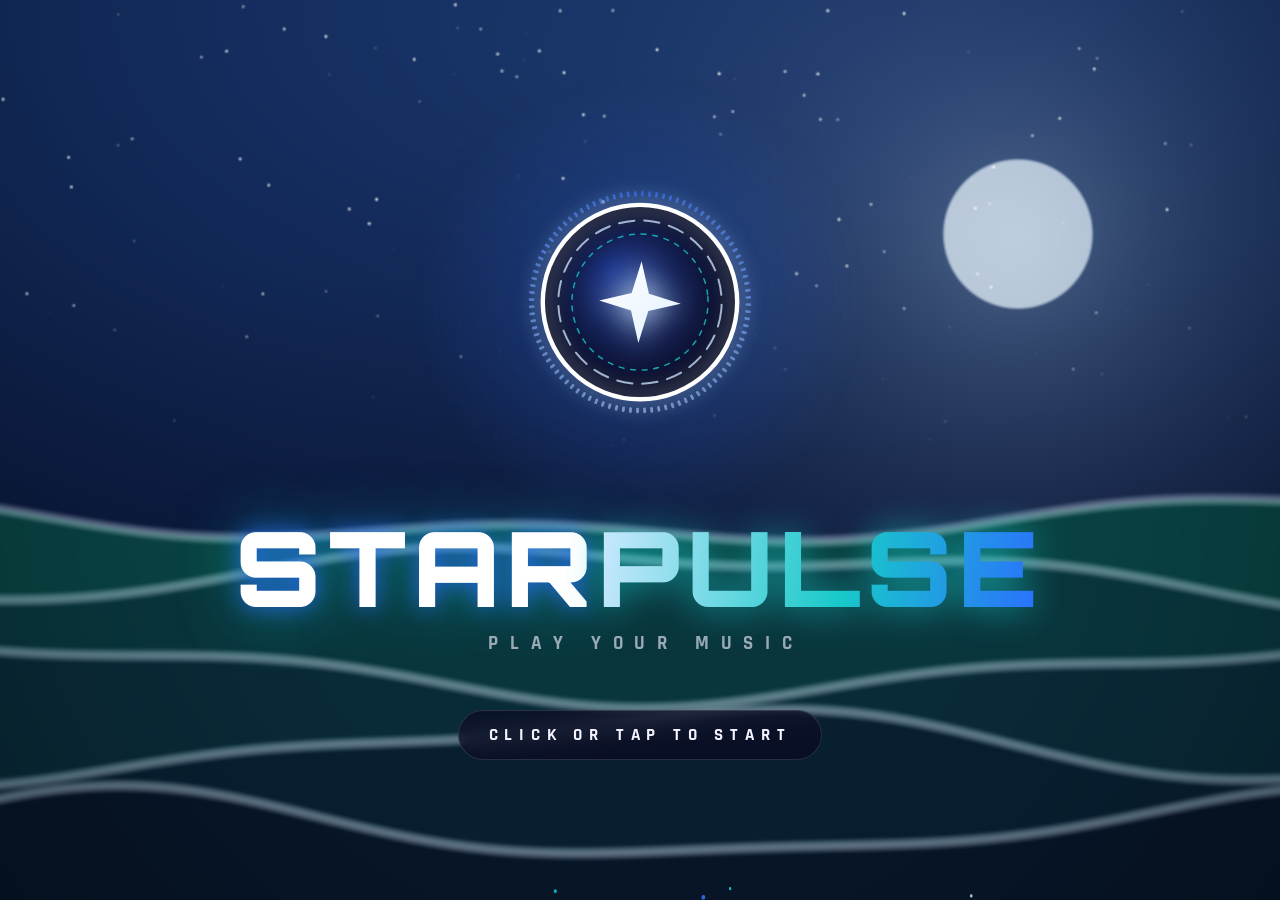
==== crazygames-upload/game/index.html @ 65df1760 "Add CrazyGames upload folder and save progress with the SDK data module - Progress (level, XP, score" ====
<!DOCTYPE html>
<html lang="en">
<head>
<meta charset="utf-8">
<meta name="viewport" content="width=device-width, initial-scale=1, maximum-scale=1, user-scalable=no, viewport-fit=cover">
<title>STARPULSE — Play Your Music</title>
<meta name="description" content="STARPULSE is a neon rhythm game. Tap, slide and spin to the beat of an original soundtrack — or drop in your own songs and get an instant beatmap.">
<script src="https://sdk.crazygames.com/crazygames-sdk-v3.js"></script>
<link rel="stylesheet" href="css/style.css">
</head>
<body data-state="boot">
<svg width="0" height="0" style="position:absolute" aria-hidden="true">
  <defs>
    <symbol id="i-gear" viewBox="0 0 24 24"><path fill="currentColor" d="M19.4 13a7.5 7.5 0 0 0 0-2l2-1.6a.5.5 0 0 0 .1-.6l-1.9-3.3a.5.5 0 0 0-.6-.2l-2.4 1a7.3 7.3 0 0 0-1.7-1l-.4-2.5a.5.5 0 0 0-.5-.4h-3.8a.5.5 0 0 0-.5.4l-.4 2.5a7.3 7.3 0 0 0-1.700 1l-2.400-1a.5.5 0 0 0-.6.2L2.500 8.800a.5.5 0 0 0 .1.6l2 1.600a7.500 7.500 0 0 0 0 2l-2 1.600a.5.5 0 0 0-.1.6l1.900 3.300c.1.2.4.3.6.2l2.400-1c.500.4 1.100.7 1.700 1l.4 2.500c0 .2.2.4.5.4h3.800c.3 0 .5-.2.5-.4l.4-2.500a7.300 7.300 0 0 0 1.700-1l2.400 1c.2.1.5 0 .6-.2l1.900-3.300a.5.5 0 0 0-.1-.6zM12 15.500a3.500 3.500 0 1 1 0-7 3.500 3.500 0 0 1 0 7z"/></symbol>
    <symbol id="i-trophy" viewBox="0 0 24 24"><path fill="currentColor" d="M18 3V2H6v1H2v4a4 4 0 0 0 4 4h.3A6 6 0 0 0 11 14.900V18H8v3h8v-3h-3v-3.100A6 6 0 0 0 17.700 11H18a4 4 0 0 0 4-4V3zM4 7V5h2v4a2 2 0 0 1-2-2zm16 0a2 2 0 0 1-2 2V5h2z"/></symbol>
    <symbol id="i-back" viewBox="0 0 24 24"><path fill="none" stroke="currentColor" stroke-width="2.6" stroke-linecap="round" stroke-linejoin="round" d="M15 5l-7 7 7 7"/></symbol>
    <symbol id="i-play" viewBox="0 0 24 24"><path fill="currentColor" d="M7 4.500v15a1 1 0 0 0 1.500.9l12.500-7.500a1 1 0 0 0 0-1.800L8.500 3.600A1 1 0 0 0 7 4.500z"/></symbol>
    <symbol id="i-pause" viewBox="0 0 24 24"><path fill="currentColor" d="M6 4h4v16H6zM14 4h4v16h-4z"/></symbol>
    <symbol id="i-plus" viewBox="0 0 24 24"><path fill="none" stroke="currentColor" stroke-width="2.6" stroke-linecap="round" d="M12 5v14M5 12h14"/></symbol>
    <symbol id="i-lock" viewBox="0 0 24 24"><path fill="currentColor" d="M17 9V7A5 5 0 0 0 7 7v2H5v12h14V9zm-8-2a3 3 0 0 1 6 0v2H9z"/></symbol>
    <symbol id="i-x" viewBox="0 0 24 24"><path fill="none" stroke="currentColor" stroke-width="2.6" stroke-linecap="round" d="M6 6l12 12M18 6L6 18"/></symbol>
    <symbol id="i-palette" viewBox="0 0 24 24"><path fill="currentColor" d="M12 3a9 9 0 1 0 0 18c1.100 0 2-.9 2-2 0-.5-.2-1-.5-1.300-.3-.4-.5-.8-.5-1.300 0-1.100.9-2 2-2h2.300A4.700 4.700 0 0 0 22 9.700C22 6 17.500 3 12 3zM6.500 12a1.500 1.500 0 1 1 0-3 1.500 1.500 0 0 1 0 3zm3-4a1.500 1.500 0 1 1 0-3 1.500 1.500 0 0 1 0 3zm5 0a1.500 1.500 0 1 1 0-3 1.500 1.500 0 0 1 0 3zm3 4a1.500 1.500 0 1 1 0-3 1.500 1.500 0 0 1 0 3z"/></symbol>
  </defs>
</svg>

<canvas id="bg"></canvas>
<canvas id="game"></canvas>

<div id="ui">
  <!-- BOOT -->
  <section id="scr-boot" class="screen active">
    <div class="boot-wrap">
      <h1 class="logo">STAR<span>PULSE</span></h1>
      <div class="boot-bar"><i id="boot-fill"></i></div>
      <div class="boot-text" id="boot-text">WARMING UP THE SYNTHS</div>
    </div>
  </section>

  <!-- TITLE -->
  <section id="scr-title" class="screen">
    <div class="title-wrap">
      <div class="emblem-slot" id="title-emblem"></div>
      <h1 class="logo big">STAR<span>PULSE</span></h1>
      <p class="tagline">PLAY YOUR MUSIC</p>
      <div class="press" id="press-start">CLICK OR TAP TO START</div>
    </div>
  </section>

  <!-- MAIN MENU -->
  <section id="scr-menu" class="screen">
    <header class="topbar">
      <div class="player">
        <div class="lvl"><span id="pl-level">1</span></div>
        <div class="pl-info">
          <div class="pl-name" id="pl-name">PLAYER</div>
          <div class="xpbar"><i id="pl-xp"></i></div>
          <div class="pl-sub" id="pl-sub">0 / 400 XP</div>
        </div>
      </div>
      <div class="top-actions">
        <button class="icon-btn" data-act="achv" title="Achievements"><svg><use href="#i-trophy"/></svg></button>
        <button class="icon-btn" data-act="settings" title="Settings"><svg><use href="#i-gear"/></svg></button>
      </div>
    </header>
    <div class="menu-main">
      <div class="emblem-slot" id="menu-emblem"></div>
      <div class="menu-col">
        <h1 class="logo">STAR<span>PULSE</span></h1>
        <nav class="menu-nav">
          <button class="mbtn primary" data-act="play"><b>PLAY</b><small>Original soundtrack · 4 difficulties each</small></button>
          <button class="mbtn" data-act="import"><b>YOUR MUSIC</b><small>Drop in any song — instant beatmap</small></button>
          <button class="mbtn" data-act="custom"><b>CUSTOMIZE</b><small>Note skins, palettes &amp; cursor trails</small></button>
          <button class="mbtn" data-act="help"><b>HOW TO PLAY</b><small>Tap · Slide · Spin</small></button>
        </nav>
      </div>
    </div>
    <footer class="nowplaying"><span class="eq"><i></i><i></i><i></i><i></i></span><span id="np-text">Synthesising soundtrack…</span></footer>
  </section>

  <!-- SONG SELECT -->
  <section id="scr-select" class="screen">
    <header class="topbar">
      <button class="back-btn" data-act="back"><svg><use href="#i-back"/></svg><span>BACK</span></button>
      <h2 class="scr-title">SELECT TRACK</h2>
      <div class="top-actions">
        <button class="icon-btn" data-act="custom" title="Customize"><svg><use href="#i-palette"/></svg></button>
        <button class="icon-btn" data-act="settings" title="Settings"><svg><use href="#i-gear"/></svg></button>
      </div>
    </header>
    <div class="select-body">
      <aside class="panel info">
        <div class="tag" id="si-genre">GENRE</div>
        <h2 id="si-title">Title</h2>
        <div class="artist" id="si-artist">Artist</div>
        <div class="stats">
          <div><b id="si-bpm">0</b><small>BPM</small></div>
          <div><b id="si-len">0:00</b><small>LENGTH</small></div>
          <div><b id="si-notes">0</b><small>NOTES</small></div>
          <div><b id="si-stars">0.0</b><small>LEVEL ★</small></div>
        </div>
        <div class="diff-tabs" id="diff-tabs"></div>
        <div class="best" id="si-best"></div>
        <div class="info-actions">
          <button class="btn ghost" data-act="mods">MODS<span id="mods-badge"></span></button>
          <button class="btn play" data-act="start"><svg><use href="#i-play"/></svg><span>PLAY</span></button>
        </div>
      </aside>
      <div class="song-list" id="song-list"></div>
    </div>
  </section>

  <!-- RESULTS -->
  <section id="scr-results" class="screen">
    <div class="res-wrap panel">
      <div class="res-left">
        <div class="rank-badge" id="res-rank">S</div>
        <div class="res-status" id="res-status">TRACK CLEAR</div>
        <div class="res-flags" id="res-flags"></div>
      </div>
      <div class="res-right">
        <div class="res-song"><h2 id="res-title">Title</h2><div id="res-sub">Artist</div></div>
        <div class="res-score" id="res-score">0</div>
        <div class="res-grid">
          <div><b id="res-acc">0%</b><small>ACCURACY</small></div>
          <div><b id="res-combo">0x</b><small>MAX COMBO</small></div>
          <div class="j p"><b id="res-p">0</b><small>PERFECT</small></div>
          <div class="j g"><b id="res-g">0</b><small>GREAT</small></div>
          <div class="j o"><b id="res-o">0</b><small>OK</small></div>
          <div class="j m"><b id="res-m">0</b><small>MISS</small></div>
        </div>
        <canvas id="res-graph"></canvas>
        <div class="res-timing" id="res-timing"></div>
        <div class="res-xp"><span id="res-xp-text">+0 XP</span><div class="xpbar"><i id="res-xp-bar"></i></div><span id="res-lvl">LV 1</span></div>
        <div class="res-actions">
          <button class="btn ghost" data-act="res-retry">RETRY</button>
          <button class="btn play" data-act="res-continue"><span>CONTINUE</span></button>
        </div>
      </div>
    </div>
  </section>

  <!-- IN-GAME BUTTONS -->
  <button id="btn-pause" class="hud-btn" title="Pause"><svg><use href="#i-pause"/></svg></button>
  <button id="btn-skip" class="skip-btn">SKIP INTRO <kbd>SPACE</kbd></button>

  <!-- OVERLAYS -->
  <div class="overlay" id="ov-pause"><div class="panel modal narrow">
    <h2>PAUSED</h2>
    <button class="btn play wide" data-act="resume"><span>RESUME</span></button>
    <button class="btn ghost wide" data-act="retry">RETRY</button>
    <button class="btn ghost wide" data-act="settings">SETTINGS</button>
    <button class="btn ghost wide" data-act="quit">QUIT TO TRACKS</button>
  </div></div>

  <div class="overlay" id="ov-fail"><div class="panel modal narrow">
    <h2 class="danger">ENERGY DEPLETED</h2>
    <p class="muted" id="fail-sub">You made it 0% of the way.</p>
    <button class="btn gold wide" data-act="revive" id="btn-revive"><span>▶ REVIVE — WATCH AD</span></button>
    <button class="btn play wide" data-act="fail-retry"><span>RETRY</span></button>
    <button class="btn ghost wide" data-act="fail-quit">QUIT TO TRACKS</button>
  </div></div>

  <div class="overlay" id="ov-loading"><div class="panel modal narrow center">
    <div class="spinner"></div>
    <h3 id="load-title">SYNTHESISING TRACK</h3>
    <div class="boot-bar"><i id="load-fill"></i></div>
    <p class="muted" id="load-sub">Rendering audio on your device…</p>
  </div></div>

  <div class="overlay" id="ov-mods"><div class="panel modal">
    <header><h2>MODS</h2><div class="mult" id="mods-mult">SCORE ×1.00</div><button class="icon-btn" data-act="close"><svg><use href="#i-x"/></svg></button></header>
    <div class="mods-grid" id="mods-grid"></div>
    <footer><button class="btn ghost" data-act="mods-clear">CLEAR ALL</button><button class="btn play" data-act="close"><span>DONE</span></button></footer>
  </div></div>

  <div class="overlay" id="ov-settings"><div class="panel modal">
    <header><h2>SETTINGS</h2><button class="icon-btn" data-act="close"><svg><use href="#i-x"/></svg></button></header>
    <div class="settings" id="settings-body"></div>
  </div></div>

  <div class="overlay" id="ov-custom"><div class="panel modal wide-modal">
    <header><h2>CUSTOMIZE</h2><button class="icon-btn" data-act="close"><svg><use href="#i-x"/></svg></button></header>
    <div class="custom" id="custom-body"></div>
  </div></div>

  <div class="overlay" id="ov-achv"><div class="panel modal">
    <header><h2>ACHIEVEMENTS</h2><div class="mult" id="achv-count">0 / 0</div><button class="icon-btn" data-act="close"><svg><use href="#i-x"/></svg></button></header>
    <div class="achv" id="achv-body"></div>
  </div></div>

  <div class="overlay" id="ov-help"><div class="panel modal wide-modal">
    <header><h2>HOW TO PLAY</h2><button class="icon-btn" data-act="close"><svg><use href="#i-x"/></svg></button></header>
    <div class="help">
      <div class="help-card"><div class="demo tap"><i class="ring"></i><i class="orb">1</i></div><h3>TAP</h3><p>Hit the orb the moment the ring closes onto it. Closer timing means a better judgement.</p></div>
      <div class="help-card"><div class="demo slide"><i class="track"></i><i class="ball"></i></div><h3>SLIDE</h3><p>Press the head, then hold and follow the ball along the trail. Arrows mean it bounces back.</p></div>
      <div class="help-card"><div class="demo spin"><i class="arc"></i><i class="arc b"></i></div><h3>SPIN</h3><p>Hold and circle around the reactor as fast as you can until it reads CLEAR.</p></div>
    </div>
    <div class="help-keys">
      <div><kbd>MOUSE</kbd> aim · <kbd id="hk1">Z</kbd> <kbd id="hk2">X</kbd> or click to hit</div>
      <div><kbd>TOUCH</kbd> tap and drag directly on the notes</div>
      <div><kbd>ESC</kbd> pause · <kbd>SPACE</kbd> skip intro</div>
    </div>
    <p class="muted center">Keep your energy bar alive, build combos, and ride the FEVER sections. Bring your own songs under <b>YOUR MUSIC</b> — they are analysed on your device and never uploaded.</p>
    <footer><button class="btn play" data-act="close"><span>GOT IT</span></button></footer>
  </div></div>

  <div class="overlay" id="ov-import"><div class="panel modal narrow center">
    <h2>YOUR MUSIC</h2>
    <p class="muted">Choose audio files from your device (MP3, OGG, WAV, FLAC, M4A). STARPULSE listens to the track, finds its tempo and beats, and builds four difficulties in seconds.</p>
    <button class="btn play wide" data-act="pick-file"><svg><use href="#i-plus"/></svg><span>CHOOSE FILES</span></button>
    <p class="fine">…or drag &amp; drop files anywhere on the game.<br>Your music stays on this device: it is never uploaded or shared.</p>
    <button class="btn ghost wide" data-act="close">CANCEL</button>
  </div></div>

  <div id="drop-hint"><div>DROP YOUR MUSIC TO PLAY IT</div></div>
  <div id="toasts"></div>
</div>

<input type="file" id="file" accept="audio/*,.mp3,.ogg,.oga,.wav,.flac,.m4a,.aac,.opus,.webm" multiple hidden>
<script type="module" src="js/main.js"></script>
</body>
</html>
---- crazygames-upload/game/css/style.css ----
@font-face { font-family: "Orbitron"; src: url("../fonts/orbitron-latin-700-normal.woff2") format("woff2"); font-weight: 700; font-display: swap; }
@font-face { font-family: "Orbitron"; src: url("../fonts/orbitron-latin-900-normal.woff2") format("woff2"); font-weight: 900; font-display: swap; }
@font-face { font-family: "Rajdhani"; src: url("../fonts/rajdhani-latin-500-normal.woff2") format("woff2"); font-weight: 500; font-display: swap; }
@font-face { font-family: "Rajdhani"; src: url("../fonts/rajdhani-latin-600-normal.woff2") format("woff2"); font-weight: 600; font-display: swap; }
@font-face { font-family: "Rajdhani"; src: url("../fonts/rajdhani-latin-700-normal.woff2") format("woff2"); font-weight: 700; font-display: swap; }

:root {
  --c1: #b517ff; --c2: #ff3fa4; --c3: #ffd166;
  --ink: #f4f2ff; --mute: rgba(244, 242, 255, 0.62); --line: rgba(255, 255, 255, 0.13);
  --glass: rgba(12, 9, 32, 0.66); --glass2: rgba(255, 255, 255, 0.06);
  --gold: #ffd666; --fd: "Orbitron", "Rajdhani", system-ui, sans-serif; --fu: "Rajdhani", system-ui, "Segoe UI", Roboto, sans-serif;
  --safe-t: env(safe-area-inset-top, 0px); --safe-b: env(safe-area-inset-bottom, 0px);
}
* { box-sizing: border-box; margin: 0; padding: 0; -webkit-tap-highlight-color: transparent; }
html, body { width: 100%; height: 100%; overflow: hidden; background: #05030f; color: var(--ink); font-family: var(--fu); font-weight: 600; font-size: 16px; line-height: 1.25; user-select: none; -webkit-user-select: none; touch-action: none; overscroll-behavior: none; }
button { font: inherit; color: inherit; background: none; border: 0; cursor: pointer; }
svg { width: 1.2em; height: 1.2em; display: block; }
kbd { font: 700 0.8em var(--fu); padding: 2px 7px; border: 1px solid var(--line); border-radius: 6px; background: var(--glass2); letter-spacing: 0.06em; }

#bg, #game { position: fixed; inset: 0; width: 100%; height: 100%; display: block; }
#bg.nogl { background: radial-gradient(120% 90% at 50% 110%, color-mix(in srgb, var(--c1) 55%, #05030f), #05030f 70%), #05030f; }
#game { z-index: 1; }
body[data-state="play"] #game { cursor: none; }
#ui { position: fixed; inset: 0; z-index: 2; pointer-events: none; }
#ui > * { pointer-events: auto; }

/* ------------------------------------------------------------ screens */
.screen { position: absolute; inset: 0; display: flex; flex-direction: column; opacity: 0; visibility: hidden; transform: scale(1.02); transition: opacity 0.35s ease, transform 0.45s cubic-bezier(0.2, 0.8, 0.2, 1), visibility 0s linear 0.35s; pointer-events: none !important; }
.screen.active { opacity: 1; visibility: visible; transform: none; transition-delay: 0s; pointer-events: auto !important; }
body[data-state="play"] .screen { display: none; }

.logo { font: 900 clamp(34px, 6.2vw, 68px)/0.95 var(--fd); letter-spacing: 0.06em; color: #fff; text-shadow: 0 0 22px color-mix(in srgb, var(--c1) 80%, transparent), 0 0 60px color-mix(in srgb, var(--c2) 60%, transparent); }
.logo span { background: linear-gradient(100deg, var(--c3), var(--c2) 55%, var(--c1)); -webkit-background-clip: text; background-clip: text; color: transparent; text-shadow: none; filter: drop-shadow(0 0 18px color-mix(in srgb, var(--c2) 70%, transparent)); }
.logo.big { font-size: clamp(44px, 9vw, 104px); }
.tagline { font: 700 clamp(13px, 1.8vw, 19px) var(--fu); letter-spacing: 0.62em; margin: 14px 0 0 0.62em; color: var(--mute); }

.boot-wrap, .title-wrap { margin: auto; text-align: center; display: flex; flex-direction: column; align-items: center; }
.boot-bar { width: min(340px, 70vw); height: 5px; border-radius: 3px; background: rgba(255, 255, 255, 0.12); overflow: hidden; margin-top: 30px; }
.boot-bar i { display: block; height: 100%; width: 0%; background: linear-gradient(90deg, var(--c1), var(--c3)); box-shadow: 0 0 14px var(--c3); transition: width 0.25s ease; }
.boot-text { margin-top: 14px; font-size: 13px; letter-spacing: 0.34em; color: var(--mute); }
.emblem-slot { width: clamp(150px, 30vh, 280px); aspect-ratio: 1; flex: none; }
#title-emblem { margin-bottom: clamp(52px, 9vh, 96px); margin-top: 3vh; }
.press { margin-top: clamp(30px, 6vh, 64px); font: 700 clamp(13px, 1.6vw, 17px) var(--fu); letter-spacing: 0.4em; padding: 13px 30px; border: 1px solid var(--line); border-radius: 999px; background: var(--glass); backdrop-filter: blur(10px); animation: breathe 1.8s ease-in-out infinite; }
#scr-title { cursor: pointer; }
@keyframes breathe { 0%, 100% { opacity: 0.55; transform: scale(1); } 50% { opacity: 1; transform: scale(1.035); box-shadow: 0 0 34px color-mix(in srgb, var(--c3) 45%, transparent); } }

/* ------------------------------------------------------------ top bar */
.topbar { display: flex; align-items: center; gap: 16px; padding: calc(14px + var(--safe-t)) 22px 8px; flex: none; }
.top-actions { margin-left: auto; display: flex; gap: 10px; }
.icon-btn { width: 44px; height: 44px; display: grid; place-items: center; border-radius: 13px; background: var(--glass); border: 1px solid var(--line); backdrop-filter: blur(10px); transition: transform 0.15s, background 0.15s, box-shadow 0.15s; }
.icon-btn:hover { transform: translateY(-2px); background: rgba(255, 255, 255, 0.14); box-shadow: 0 6px 22px color-mix(in srgb, var(--c1) 45%, transparent); }
.icon-btn svg { width: 22px; height: 22px; }
.back-btn { display: flex; align-items: center; gap: 6px; height: 44px; padding: 0 18px 0 10px; border-radius: 13px; background: var(--glass); border: 1px solid var(--line); backdrop-filter: blur(10px); font-weight: 700; letter-spacing: 0.14em; transition: transform 0.15s, background 0.15s; }
.back-btn:hover { transform: translateX(-3px); background: rgba(255, 255, 255, 0.14); }
.scr-title { font: 700 clamp(15px, 2vw, 21px) var(--fd); letter-spacing: 0.26em; }

.player { display: flex; align-items: center; gap: 12px; padding: 8px 18px 8px 8px; border-radius: 999px; background: var(--glass); border: 1px solid var(--line); backdrop-filter: blur(10px); }
.lvl { width: 46px; height: 46px; border-radius: 50%; display: grid; place-items: center; font: 700 17px var(--fd); background: conic-gradient(from 210deg, var(--c1), var(--c2), var(--c3), var(--c1)); position: relative; }
.lvl::before { content: ""; position: absolute; inset: 3px; border-radius: 50%; background: #0c0920; }
.lvl span { position: relative; }
.pl-name { font-weight: 700; letter-spacing: 0.12em; font-size: 15px; max-width: 40vw; overflow: hidden; text-overflow: ellipsis; white-space: nowrap; }
.xpbar { width: 150px; max-width: 34vw; height: 5px; border-radius: 3px; background: rgba(255, 255, 255, 0.14); overflow: hidden; margin: 4px 0 3px; }
.xpbar i { display: block; height: 100%; width: 0%; background: linear-gradient(90deg, var(--c2), var(--c3)); transition: width 0.9s cubic-bezier(0.2, 0.8, 0.2, 1); }
.pl-sub { font-size: 11.5px; color: var(--mute); letter-spacing: 0.1em; }

/* ------------------------------------------------------------ main menu */
.menu-main { flex: 1; display: flex; align-items: center; justify-content: center; gap: clamp(28px, 7vw, 110px); padding: 0 5vw; min-height: 0; }
.menu-main .emblem-slot { width: clamp(150px, 40vh, 360px); }
.menu-col { display: flex; flex-direction: column; gap: clamp(14px, 3vh, 30px); min-width: 0; }
.menu-nav { display: flex; flex-direction: column; gap: 11px; }
.mbtn { position: relative; width: min(430px, 84vw); text-align: left; padding: 13px 26px 12px; border-radius: 15px; background: linear-gradient(100deg, rgba(255, 255, 255, 0.1), rgba(255, 255, 255, 0.03)); border: 1px solid var(--line); backdrop-filter: blur(12px); overflow: hidden; transition: transform 0.2s cubic-bezier(0.2, 0.8, 0.2, 1), border-color 0.2s, box-shadow 0.2s; }
.mbtn::before { content: ""; position: absolute; left: 0; top: 0; bottom: 0; width: 5px; background: linear-gradient(var(--c3), var(--c1)); transition: width 0.25s; opacity: 0.9; }
.mbtn::after { content: ""; position: absolute; inset: 0; background: linear-gradient(100deg, color-mix(in srgb, var(--c1) 60%, transparent), color-mix(in srgb, var(--c2) 30%, transparent) 60%, transparent); opacity: 0; transition: opacity 0.25s; }
.mbtn b, .mbtn small { position: relative; z-index: 1; display: block; }
.mbtn b { font: 700 clamp(17px, 2.3vw, 23px) var(--fd); letter-spacing: 0.16em; }
.mbtn small { font-size: 13.5px; color: var(--mute); letter-spacing: 0.05em; margin-top: 3px; font-weight: 500; }
.mbtn:hover, .mbtn:focus-visible { transform: translateX(12px) scale(1.02); border-color: rgba(255, 255, 255, 0.4); box-shadow: 0 10px 40px color-mix(in srgb, var(--c1) 45%, transparent); outline: none; }
.mbtn:hover::after, .mbtn:focus-visible::after { opacity: 0.7; }
.mbtn:hover small { color: #fff; }
.mbtn.primary { padding-top: 18px; padding-bottom: 17px; border-color: rgba(255, 255, 255, 0.3); }
.mbtn.primary::after { opacity: 0.42; }
.mbtn.primary b { font-size: clamp(22px, 3.2vw, 32px); }
.nowplaying { flex: none; display: flex; align-items: center; gap: 12px; padding: 10px 24px calc(16px + var(--safe-b)); font-size: 14px; letter-spacing: 0.1em; color: var(--mute); }
.eq { display: inline-flex; gap: 3px; align-items: flex-end; height: 16px; }
.eq i { width: 3px; background: var(--c3); border-radius: 2px; animation: eq 0.9s ease-in-out infinite; }
.eq i:nth-child(2) { animation-delay: -0.3s; } .eq i:nth-child(3) { animation-delay: -0.55s; } .eq i:nth-child(4) { animation-delay: -0.15s; }
@keyframes eq { 0%, 100% { height: 4px; } 50% { height: 16px; } }

/* ------------------------------------------------------------ panels & buttons */
.panel { background: var(--glass); border: 1px solid var(--line); border-radius: 22px; backdrop-filter: blur(18px) saturate(1.3); -webkit-backdrop-filter: blur(18px) saturate(1.3); box-shadow: 0 24px 80px rgba(0, 0, 0, 0.5), inset 0 1px 0 rgba(255, 255, 255, 0.08); }
.btn { display: inline-flex; align-items: center; justify-content: center; gap: 10px; height: 50px; padding: 0 26px; border-radius: 14px; font: 700 16px var(--fd); letter-spacing: 0.16em; transition: transform 0.15s, box-shadow 0.2s, background 0.2s, filter 0.2s; white-space: nowrap; }
.btn:active { transform: scale(0.96); }
.btn.ghost { background: rgba(255, 255, 255, 0.08); border: 1px solid var(--line); }
.btn.ghost:hover { background: rgba(255, 255, 255, 0.18); }
.btn.play { background: linear-gradient(100deg, var(--c1), var(--c2)); box-shadow: 0 8px 30px color-mix(in srgb, var(--c1) 55%, transparent), inset 0 1px 0 rgba(255, 255, 255, 0.35); color: #fff; text-shadow: 0 1px 6px rgba(0, 0, 0, 0.35); }
.btn.play:hover { transform: translateY(-2px) scale(1.02); filter: brightness(1.15); box-shadow: 0 12px 44px color-mix(in srgb, var(--c2) 65%, transparent), inset 0 1px 0 rgba(255, 255, 255, 0.4); }
.btn.gold { background: linear-gradient(100deg, #ffb347, #ffd666); color: #2a1600; box-shadow: 0 8px 30px rgba(255, 190, 80, 0.4); }
.btn.gold:hover { filter: brightness(1.1); transform: translateY(-2px); }
.btn.wide { width: 100%; }
.btn[disabled] { opacity: 0.4; pointer-events: none; }
.muted { color: var(--mute); font-weight: 500; }
.fine { font-size: 13px; color: var(--mute); font-weight: 500; line-height: 1.4; }
.center { text-align: center; }
.danger { color: #ff5c7c; text-shadow: 0 0 24px rgba(255, 60, 100, 0.6); }

/* ------------------------------------------------------------ song select */
.select-body { flex: 1; min-height: 0; display: flex; gap: clamp(14px, 2.4vw, 34px); padding: 6px clamp(14px, 3vw, 42px) calc(18px + var(--safe-b)); }
.info { width: min(430px, 40vw); flex: none; padding: clamp(16px, 2.6vh, 28px); display: flex; flex-direction: column; gap: clamp(8px, 1.6vh, 16px); align-self: center; max-height: 100%; overflow: hidden; }
.tag { align-self: flex-start; font-size: 12px; font-weight: 700; letter-spacing: 0.24em; padding: 4px 12px; border-radius: 999px; background: linear-gradient(100deg, var(--c1), var(--c2)); }
.info h2 { font: 900 clamp(22px, 3.2vw, 38px)/1.05 var(--fd); letter-spacing: 0.03em; overflow-wrap: anywhere; text-shadow: 0 0 26px color-mix(in srgb, var(--c1) 70%, transparent); display: -webkit-box; -webkit-line-clamp: 2; -webkit-box-orient: vertical; overflow: hidden; }
.artist { color: var(--mute); letter-spacing: 0.1em; font-size: 15px; white-space: nowrap; overflow: hidden; text-overflow: ellipsis; }
.stats { display: grid; grid-template-columns: repeat(4, 1fr); gap: 8px; }
.stats div, .res-grid div { background: var(--glass2); border: 1px solid var(--line); border-radius: 12px; padding: 8px 4px 6px; text-align: center; }
.stats b { display: block; font: 700 clamp(15px, 1.9vw, 20px) var(--fd); }
small { font-size: 10.5px; letter-spacing: 0.16em; color: var(--mute); font-weight: 700; }
.diff-tabs { display: grid; grid-template-columns: repeat(4, 1fr); gap: 7px; }
.diff { padding: 9px 2px 7px; border-radius: 12px; border: 1px solid var(--line); background: var(--glass2); text-align: center; transition: transform 0.15s, background 0.2s, box-shadow 0.2s; position: relative; overflow: hidden; }
.diff b { display: block; font: 700 12.5px var(--fd); letter-spacing: 0.08em; }
.diff span { font-size: 12px; color: var(--mute); }
.diff::before { content: ""; position: absolute; left: 0; right: 0; bottom: 0; height: 3px; background: var(--dc); }
.diff:hover { transform: translateY(-2px); }
.diff.on { background: color-mix(in srgb, var(--dc) 30%, transparent); border-color: var(--dc); box-shadow: 0 0 24px color-mix(in srgb, var(--dc) 45%, transparent); }
.diff.on span { color: #fff; }
.best { display: flex; align-items: center; gap: 14px; min-height: 58px; padding: 8px 14px; border-radius: 14px; background: var(--glass2); border: 1px solid var(--line); }
.best .rk { font: 900 32px var(--fd); width: 54px; text-align: center; }
.best .bs { font: 700 20px var(--fd); }
.best .bd { font-size: 13px; color: var(--mute); letter-spacing: 0.06em; }
.info-actions { display: flex; gap: 10px; margin-top: auto; }
.info-actions .btn.play { flex: 1; height: 58px; font-size: 20px; }
#mods-badge { font: 700 12px var(--fu); background: var(--c3); color: #1a1030; border-radius: 999px; padding: 1px 8px; display: none; }
#mods-badge.on { display: inline-block; }

.song-list { flex: 1; min-width: 0; overflow-y: auto; overflow-x: hidden; padding: 8px 8px 30px 26px; display: flex; flex-direction: column; gap: 10px; scrollbar-width: thin; scrollbar-color: rgba(255, 255, 255, 0.25) transparent; touch-action: pan-y; -webkit-overflow-scrolling: touch; }
.song { position: relative; display: flex; align-items: center; gap: 14px; text-align: left; padding: 12px 18px 12px 14px; border-radius: 16px; background: var(--glass); border: 1px solid var(--line); backdrop-filter: blur(10px); transition: transform 0.25s cubic-bezier(0.2, 0.8, 0.2, 1), border-color 0.2s, box-shadow 0.25s, background 0.2s; flex: none; overflow: hidden; }
.song::before { content: ""; position: absolute; inset: 0; background: linear-gradient(100deg, color-mix(in srgb, var(--s1) 55%, transparent), color-mix(in srgb, var(--s2) 18%, transparent) 55%, transparent 80%); opacity: 0.35; transition: opacity 0.25s; }
.song > * { position: relative; }
.song .disc { width: 52px; height: 52px; border-radius: 14px; flex: none; background: conic-gradient(from 40deg, var(--s1), var(--s2), var(--s3), var(--s1)); display: grid; place-items: center; font: 900 20px var(--fd); box-shadow: inset 0 0 0 2px rgba(255, 255, 255, 0.35); text-shadow: 0 2px 8px rgba(0, 0, 0, 0.5); }
.song .meta { min-width: 0; flex: 1; }
.song .t { font: 700 clamp(15px, 1.8vw, 19px) var(--fd); letter-spacing: 0.03em; white-space: nowrap; overflow: hidden; text-overflow: ellipsis; }
.song .a { font-size: 13px; color: var(--mute); letter-spacing: 0.08em; white-space: nowrap; overflow: hidden; text-overflow: ellipsis; margin-top: 2px; }
.song .r { font: 900 22px var(--fd); min-width: 36px; text-align: right; }
.song .del { width: 30px; height: 30px; border-radius: 9px; display: grid; place-items: center; background: rgba(255, 255, 255, 0.08); opacity: 0.6; }
.song .del:hover { background: #ff3d6b; opacity: 1; }
.song .del svg { width: 15px; height: 15px; }
.song:hover { transform: translateX(-8px); border-color: rgba(255, 255, 255, 0.32); }
.song.on { transform: translateX(-20px) scale(1.02); border-color: #fff; box-shadow: 0 10px 44px color-mix(in srgb, var(--s1) 55%, transparent); background: rgba(20, 14, 48, 0.8); }
.song.on::before { opacity: 0.85; }
.song.add { border-style: dashed; justify-content: center; padding: 16px; font: 700 15px var(--fd); letter-spacing: 0.14em; color: var(--ink); gap: 10px; }
.song.add::before { display: none; }
.song.add small { display: block; font: 500 12.5px var(--fu); letter-spacing: 0.04em; margin-top: 3px; }
.list-head { font-size: 12px; letter-spacing: 0.3em; color: var(--mute); padding: 8px 6px 0; flex: none; }
.rk-Sp, .rk-S { color: var(--gold); text-shadow: 0 0 18px rgba(255, 214, 102, 0.8); }
.rk-A { color: #7dffb2; } .rk-B { color: #5fc8ff; } .rk-C { color: #c9a0ff; } .rk-D, .rk-F { color: #ff6b8a; }

/* ------------------------------------------------------------ results */
#scr-results { align-items: center; justify-content: center; padding: 16px; }
.res-wrap { display: flex; gap: clamp(16px, 3vw, 44px); padding: clamp(18px, 3vw, 40px); width: min(980px, 100%); max-height: 100%; overflow: auto; align-items: center; touch-action: pan-y; }
.res-left { flex: none; text-align: center; width: clamp(140px, 24vw, 260px); }
.rank-badge { font: 900 clamp(84px, 15vw, 180px)/1 var(--fd); background: linear-gradient(160deg, #fff, var(--c3) 45%, var(--c2)); -webkit-background-clip: text; background-clip: text; color: transparent; filter: drop-shadow(0 0 34px color-mix(in srgb, var(--c3) 70%, transparent)); transform: scale(0); }
.rank-badge.show { animation: rankin 0.7s cubic-bezier(0.2, 1.5, 0.3, 1) forwards; }
.rank-badge.rF { background: linear-gradient(160deg, #ff9db0, #ff2a55); -webkit-background-clip: text; background-clip: text; filter: drop-shadow(0 0 30px rgba(255, 40, 80, 0.6)); }
@keyframes rankin { 0% { transform: scale(3.2) rotate(-14deg); opacity: 0; } 60% { opacity: 1; } 100% { transform: scale(1) rotate(0); opacity: 1; } }
.res-status { font: 700 15px var(--fd); letter-spacing: 0.26em; margin-top: 8px; }
.res-flags { display: flex; flex-wrap: wrap; gap: 6px; justify-content: center; margin-top: 12px; }
.flag { font-size: 11.5px; font-weight: 700; letter-spacing: 0.16em; padding: 4px 10px; border-radius: 999px; background: var(--glass2); border: 1px solid var(--line); }
.flag.gold { background: linear-gradient(100deg, #ffb347, #ffd666); color: #2a1600; border: 0; }
.res-right { flex: 1; min-width: 0; display: flex; flex-direction: column; gap: 11px; }
.res-song h2 { font: 700 clamp(17px, 2.4vw, 26px) var(--fd); white-space: nowrap; overflow: hidden; text-overflow: ellipsis; }
.res-song div { color: var(--mute); font-size: 14px; letter-spacing: 0.08em; }
.res-score { font: 900 clamp(34px, 6vw, 64px)/1 var(--fd); letter-spacing: 0.04em; text-shadow: 0 0 30px color-mix(in srgb, var(--c1) 70%, transparent); }
.res-grid { display: grid; grid-template-columns: repeat(6, 1fr); gap: 7px; }
.res-grid b { display: block; font: 700 clamp(14px, 1.9vw, 21px) var(--fd); }
.res-grid .p b { color: var(--gold); } .res-grid .g b { color: #5fc8ff; } .res-grid .o b { color: #78ffaa; } .res-grid .m b { color: #ff6b8a; }
#res-graph { width: 100%; height: 84px; border-radius: 12px; background: var(--glass2); border: 1px solid var(--line); }
.res-timing { font-size: 13px; color: var(--mute); display: flex; gap: 10px; align-items: center; flex-wrap: wrap; min-height: 22px; }
.res-timing button { font-size: 12px; font-weight: 700; letter-spacing: 0.1em; padding: 3px 10px; border-radius: 8px; border: 1px solid var(--line); background: var(--glass2); }
.res-timing button:hover { background: rgba(255, 255, 255, 0.2); }
.res-xp { display: flex; align-items: center; gap: 12px; font-size: 14px; letter-spacing: 0.1em; }
.res-xp .xpbar { flex: 1; width: auto; max-width: none; height: 7px; }
.res-actions { display: flex; gap: 10px; }
.res-actions .btn { flex: 1; }

/* ------------------------------------------------------------ in-game buttons */
.hud-btn { position: absolute; top: calc(12px + var(--safe-t)); right: 12px; width: 40px; height: 40px; border-radius: 12px; display: none; place-items: center; background: rgba(12, 9, 32, 0.5); border: 1px solid var(--line); opacity: 0.7; }
.hud-btn:hover { opacity: 1; }
body[data-state="play"] .hud-btn { display: grid; }
.skip-btn { position: absolute; right: 18px; bottom: calc(46px + var(--safe-b)); padding: 11px 20px; border-radius: 12px; background: var(--glass); border: 1px solid var(--line); font-weight: 700; letter-spacing: 0.16em; display: none; animation: breathe 1.6s ease-in-out infinite; }
.skip-btn.on { display: block; }

/* ------------------------------------------------------------ overlays */
.overlay { position: absolute; inset: 0; display: flex; align-items: center; justify-content: center; padding: 14px; background: rgba(4, 2, 14, 0.62); backdrop-filter: blur(6px); opacity: 0; visibility: hidden; transition: opacity 0.22s, visibility 0s linear 0.22s; z-index: 10; pointer-events: none !important; }
.overlay.on { opacity: 1; visibility: visible; transition-delay: 0s; pointer-events: auto !important; }
.modal { width: min(620px, 100%); max-height: 100%; overflow: auto; padding: clamp(18px, 3vw, 30px); display: flex; flex-direction: column; gap: 14px; transform: translateY(18px) scale(0.97); transition: transform 0.3s cubic-bezier(0.2, 0.9, 0.2, 1); touch-action: pan-y; scrollbar-width: thin; }
.overlay.on .modal { transform: none; }
.modal.narrow { width: min(400px, 100%); }
.modal.wide-modal { width: min(860px, 100%); }
.modal.center { align-items: center; text-align: center; }
.modal header { display: flex; align-items: center; gap: 14px; }
.modal header .icon-btn { margin-left: auto; width: 38px; height: 38px; }
.modal header .mult + .icon-btn { margin-left: 0; }
.modal h2 { font: 900 clamp(19px, 2.8vw, 26px) var(--fd); letter-spacing: 0.18em; }
.modal h3 { font: 700 15px var(--fd); letter-spacing: 0.18em; }
.modal footer { display: flex; gap: 10px; justify-content: flex-end; margin-top: 4px; }
.mult { margin-left: auto; font: 700 14px var(--fd); color: var(--c3); letter-spacing: 0.1em; }
.spinner { width: 54px; height: 54px; border-radius: 50%; border: 4px solid rgba(255, 255, 255, 0.14); border-top-color: var(--c3); border-right-color: var(--c2); animation: spin 0.8s linear infinite; }
@keyframes spin { to { transform: rotate(360deg); } }

.mods-grid { display: grid; grid-template-columns: repeat(auto-fill, minmax(170px, 1fr)); gap: 10px; }
.mod { text-align: left; padding: 12px 14px; border-radius: 14px; background: var(--glass2); border: 1px solid var(--line); transition: transform 0.15s, background 0.2s, box-shadow 0.2s; }
.mod b { font: 700 14px var(--fd); letter-spacing: 0.1em; display: flex; justify-content: space-between; gap: 6px; }
.mod b i { font-style: normal; color: var(--c3); font-size: 12px; }
.mod p { font-size: 13px; color: var(--mute); font-weight: 500; margin-top: 4px; }
.mod:hover { transform: translateY(-2px); }
.mod.on { background: linear-gradient(120deg, color-mix(in srgb, var(--c1) 55%, transparent), color-mix(in srgb, var(--c2) 40%, transparent)); border-color: #fff; box-shadow: 0 6px 28px color-mix(in srgb, var(--c1) 50%, transparent); }
.mod.on p { color: #fff; }

.settings { display: flex; flex-direction: column; gap: 4px; }
.settings h4 { font: 700 12px var(--fu); letter-spacing: 0.3em; color: var(--c3); margin: 12px 0 4px; }
.row { display: flex; align-items: center; gap: 14px; min-height: 40px; }
.row label { flex: 1; font-size: 15px; letter-spacing: 0.04em; }
.row output { width: 62px; text-align: right; font-size: 14px; color: var(--mute); font-variant-numeric: tabular-nums; }
input[type="range"] { -webkit-appearance: none; appearance: none; width: min(220px, 40vw); height: 6px; border-radius: 3px; background: rgba(255, 255, 255, 0.18); outline: none; touch-action: none; }
input[type="range"]::-webkit-slider-thumb { -webkit-appearance: none; width: 20px; height: 20px; border-radius: 50%; background: #fff; box-shadow: 0 0 14px var(--c3); cursor: pointer; }
input[type="range"]::-moz-range-thumb { width: 20px; height: 20px; border: 0; border-radius: 50%; background: #fff; box-shadow: 0 0 14px var(--c3); cursor: pointer; }
.seg { display: inline-flex; border-radius: 10px; overflow: hidden; border: 1px solid var(--line); }
.seg button { padding: 7px 14px; font-size: 13px; font-weight: 700; letter-spacing: 0.1em; background: var(--glass2); }
.seg button.on { background: linear-gradient(100deg, var(--c1), var(--c2)); }
.toggle { width: 52px; height: 28px; border-radius: 999px; background: rgba(255, 255, 255, 0.16); position: relative; transition: background 0.2s; flex: none; }
.toggle::after { content: ""; position: absolute; top: 3px; left: 3px; width: 22px; height: 22px; border-radius: 50%; background: #fff; transition: transform 0.2s; }
.toggle.on { background: linear-gradient(100deg, var(--c1), var(--c2)); }
.toggle.on::after { transform: translateX(24px); }
.keybtn { min-width: 64px; padding: 7px 12px; border-radius: 10px; border: 1px solid var(--line); background: var(--glass2); font: 700 14px var(--fd); }
.keybtn.wait { border-color: var(--c3); animation: breathe 0.9s infinite; }

.custom h4 { font: 700 12px var(--fu); letter-spacing: 0.3em; color: var(--c3); margin: 10px 0 8px; }
.tiles { display: grid; grid-template-columns: repeat(auto-fill, minmax(118px, 1fr)); gap: 10px; }
.tile { position: relative; padding: 12px 8px 10px; border-radius: 14px; background: var(--glass2); border: 1px solid var(--line); text-align: center; transition: transform 0.15s, box-shadow 0.2s; }
.tile:hover { transform: translateY(-3px); }
.tile.on { border-color: #fff; box-shadow: 0 0 26px color-mix(in srgb, var(--c1) 60%, transparent); background: color-mix(in srgb, var(--c1) 26%, transparent); }
.tile .pv { height: 58px; display: grid; place-items: center; }
.tile .pv canvas { width: 58px; height: 58px; }
.tile .sw { display: flex; gap: 4px; }
.tile .sw i { width: 17px; height: 34px; border-radius: 6px; box-shadow: 0 0 10px currentColor; }
.tile .tr { width: 84px; height: 8px; border-radius: 4px; }
.tile b { display: block; font-size: 14px; letter-spacing: 0.08em; margin-top: 6px; }
.tile .lk { font-size: 11.5px; color: var(--mute); letter-spacing: 0.08em; margin-top: 2px; display: block; min-height: 15px; }
.tile.locked .pv { opacity: 0.35; filter: grayscale(0.6); }
.tile.locked .lk { color: var(--gold); }

.achv { display: grid; grid-template-columns: repeat(auto-fill, minmax(240px, 1fr)); gap: 9px; }
.ach { display: flex; gap: 12px; align-items: center; padding: 10px 12px; border-radius: 13px; background: var(--glass2); border: 1px solid var(--line); opacity: 0.5; }
.ach.got { opacity: 1; border-color: color-mix(in srgb, var(--gold) 70%, transparent); background: rgba(255, 214, 102, 0.08); }
.ach .ic { width: 38px; height: 38px; border-radius: 11px; display: grid; place-items: center; background: rgba(255, 255, 255, 0.1); flex: none; }
.ach.got .ic { background: linear-gradient(140deg, #ffb347, #ffd666); color: #2a1600; }
.ach b { font-size: 15px; letter-spacing: 0.06em; display: block; }
.ach span { font-size: 12.5px; color: var(--mute); font-weight: 500; }

.help { display: grid; grid-template-columns: repeat(3, 1fr); gap: 12px; }
.help-card { background: var(--glass2); border: 1px solid var(--line); border-radius: 16px; padding: 14px; text-align: center; }
.help-card h3 { margin: 8px 0 4px; color: var(--c3); }
.help-card p { font-size: 14px; color: var(--mute); font-weight: 500; }
.help-keys { display: flex; flex-wrap: wrap; gap: 8px 22px; justify-content: center; font-size: 14px; }
.demo { height: 96px; position: relative; display: grid; place-items: center; }
.demo .orb { width: 46px; height: 46px; border-radius: 50%; background: radial-gradient(circle at 35% 30%, #fff, var(--c2) 45%, var(--c1)); border: 3px solid #fff; display: grid; place-items: center; font: 700 18px var(--fd); font-style: normal; box-shadow: 0 0 22px var(--c2); animation: orbhit 1.6s infinite; }
.demo .ring { position: absolute; width: 46px; height: 46px; border-radius: 50%; border: 3px solid var(--c3); animation: ringin 1.6s linear infinite; }
@keyframes ringin { 0% { transform: scale(2.6); opacity: 0; } 20% { opacity: 1; } 78% { transform: scale(1); opacity: 1; } 100% { transform: scale(1); opacity: 0; } }
@keyframes orbhit { 0%, 76% { transform: scale(1); filter: none; } 82% { transform: scale(1.3); filter: brightness(1.8); } 100% { transform: scale(1); } }
.demo.slide .track { width: 150px; height: 44px; border-radius: 22px; border: 3px solid #fff; background: color-mix(in srgb, var(--c1) 35%, rgba(10, 8, 30, 0.8)); }
.demo.slide .ball { position: absolute; left: calc(50% - 75px + 6px); width: 32px; height: 32px; border-radius: 50%; background: #fff; box-shadow: 0 0 0 4px var(--c2), 0 0 24px var(--c2); animation: slide 1.8s ease-in-out infinite alternate; }
@keyframes slide { to { transform: translateX(106px); } }
.demo.spin .arc { position: absolute; width: 78px; height: 78px; border-radius: 50%; border: 6px solid transparent; border-top-color: var(--c2); border-right-color: var(--c2); animation: spin 1s linear infinite; }
.demo.spin .arc.b { width: 46px; height: 46px; border-top-color: var(--c3); border-right-color: transparent; border-bottom-color: var(--c3); animation-duration: 0.7s; animation-direction: reverse; }

#drop-hint { position: absolute; inset: 0; display: none; align-items: center; justify-content: center; background: rgba(8, 4, 26, 0.78); z-index: 30; pointer-events: none; }
#drop-hint.on { display: flex; }
#drop-hint div { padding: 40px 60px; border: 3px dashed var(--c3); border-radius: 26px; font: 900 clamp(18px, 3vw, 30px) var(--fd); letter-spacing: 0.14em; text-align: center; }
#toasts { position: absolute; left: 50%; bottom: calc(22px + var(--safe-b)); transform: translateX(-50%); display: flex; flex-direction: column-reverse; gap: 8px; align-items: center; z-index: 40; pointer-events: none; width: max-content; max-width: 92vw; }
.toast { padding: 11px 20px; border-radius: 14px; background: rgba(14, 10, 38, 0.92); border: 1px solid var(--line); box-shadow: 0 10px 40px rgba(0, 0, 0, 0.5); font-size: 15px; letter-spacing: 0.05em; display: flex; gap: 10px; align-items: center; animation: toast 4.2s forwards; }
.toast.gold { border-color: var(--gold); }
.toast b { color: var(--gold); letter-spacing: 0.14em; font-size: 12px; }
@keyframes toast { 0% { opacity: 0; transform: translateY(16px) scale(0.95); } 7% { opacity: 1; transform: none; } 88% { opacity: 1; } 100% { opacity: 0; transform: translateY(-8px); } }

/* ------------------------------------------------------------ responsive */
@media (max-width: 820px), (max-aspect-ratio: 1/1) {
  .menu-main { flex-direction: column; gap: 3vh; }
  .menu-main .emblem-slot { width: clamp(110px, 24vh, 220px); }
  .menu-col { align-items: center; text-align: center; }
  .mbtn:hover, .mbtn:focus-visible { transform: scale(1.02); }
  .select-body { flex-direction: column; }
  .info { width: 100%; align-self: stretch; flex: none; gap: 8px; padding: 14px; }
  .info h2 { -webkit-line-clamp: 1; font-size: 22px; }
  .info .best { display: none; }
  .info-actions .btn.play { height: 50px; }
  .song-list { padding-left: 22px; }
  .res-wrap { flex-direction: column; }
  .res-left { width: auto; display: flex; align-items: center; gap: 16px; flex-wrap: wrap; justify-content: center; }
  .rank-badge { font-size: 84px; }
  .res-grid { grid-template-columns: repeat(3, 1fr); }
  .help { grid-template-columns: 1fr; }
  .demo { height: 76px; }
  .xpbar { width: 96px; }
}
@media (max-height: 520px) {
  .topbar { padding-top: calc(6px + var(--safe-t)); padding-bottom: 2px; }
  .icon-btn, .back-btn { height: 36px; } .icon-btn { width: 36px; }
  .lvl { width: 34px; height: 34px; font-size: 13px; } .player { padding: 4px 14px 4px 4px; }
  .info { gap: 6px; padding: 12px 14px; }
  .info .tag, .info .best { display: none; }
  .stats div { padding: 4px 2px 3px; }
  .diff { padding: 5px 2px 5px; }
  .info-actions .btn { height: 42px !important; }
  .mbtn { padding: 8px 20px; } .mbtn small { display: none; } .mbtn.primary { padding: 10px 20px; }
  .menu-nav { gap: 7px; } .nowplaying { padding-bottom: 6px; }
  #title-emblem { margin-bottom: 40px; margin-top: 0; width: 24vh; } .press { margin-top: 14px; padding: 8px 22px; }
  .song { padding: 7px 14px 7px 10px; } .song .disc { width: 38px; height: 38px; font-size: 15px; border-radius: 10px; }
  .res-wrap { padding: 12px 18px; gap: 16px; } .res-right { gap: 6px; } #res-graph { height: 52px; } .rank-badge { font-size: 80px; }
  .modal { gap: 8px; padding: 14px 18px; } .btn { height: 42px; }
}
@media (prefers-reduced-motion: reduce) { .press, .skip-btn { animation: none; } }

/* numerals use Rajdhani: cleaner digits than the display face */
.stats b, .res-grid b, .res-score, .best .bs, .lvl, .diff span, #res-lvl, #res-xp-text { font-family: var(--fu); font-weight: 700; }
.res-score { font-size: clamp(42px, 7.4vw, 78px); letter-spacing: 0.02em; }
.stats b { font-size: clamp(18px, 2.2vw, 24px); } .res-grid b { font-size: clamp(17px, 2.2vw, 25px); } .best .bs { font-size: 24px; } .lvl { font-size: 20px; }

/* short landscape screens (phones on their side): keep emblem beside the menu */
@media (max-height: 520px) and (min-aspect-ratio: 1/1) {
  .menu-main { flex-direction: row; gap: 5vw; }
  .menu-main .emblem-slot { width: clamp(110px, 46vh, 200px); }
  .menu-col { align-items: flex-start; text-align: left; gap: 10px; }
  .menu-col .logo { font-size: clamp(26px, 9vh, 42px); }
  .mbtn { width: min(360px, 52vw); }
  .mbtn b { font-size: 16px; } .mbtn.primary b { font-size: 21px; }
  .select-body { flex-direction: row; }
  .info { width: min(330px, 44vw); align-self: center; }
  .info .stats { display: none; }
  .song-list { padding-left: 22px; }
}
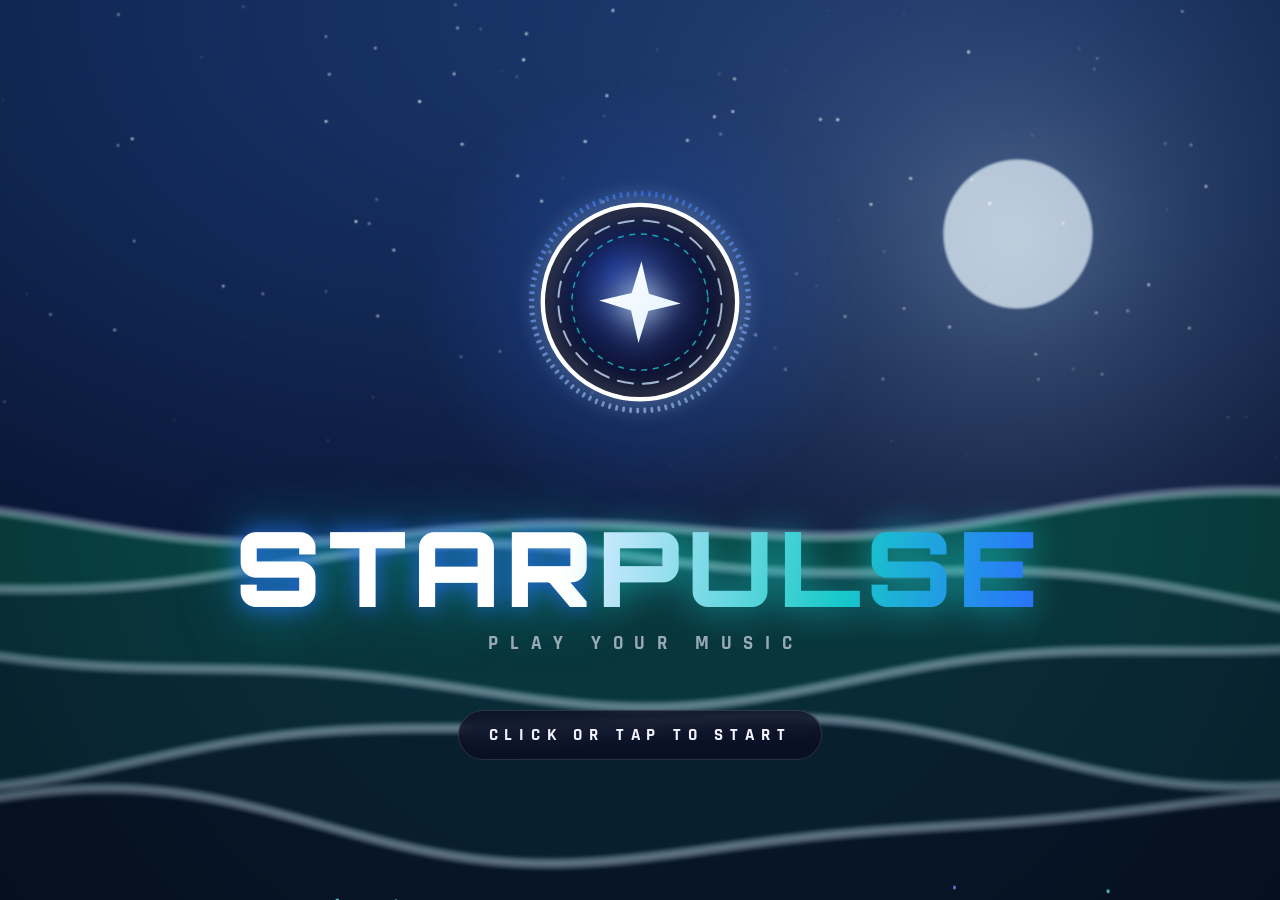
==== commit 8ca4710c: "Replace the synthesised soundtrack with real Kevin MacLeod recordings - Nine CC BY 4.0 tracks by Kev" ====
--- a/crazygames-upload/game/index.html
+++ b/crazygames-upload/game/index.html
@@ -32,7 +32,7 @@
     <div class="boot-wrap">
       <h1 class="logo">STAR<span>PULSE</span></h1>
       <div class="boot-bar"><i id="boot-fill"></i></div>
-      <div class="boot-text" id="boot-text">WARMING UP THE SYNTHS</div>
+      <div class="boot-text" id="boot-text">LOADING</div>
     </div>
   </section>
 
@@ -67,14 +67,14 @@
       <div class="menu-col">
         <h1 class="logo">STAR<span>PULSE</span></h1>
         <nav class="menu-nav">
-          <button class="mbtn primary" data-act="play"><b>PLAY</b><small>Original soundtrack · 4 difficulties each</small></button>
+          <button class="mbtn primary" data-act="play"><b>PLAY</b><small>9 featured tracks · 4 difficulties each</small></button>
           <button class="mbtn" data-act="import"><b>YOUR MUSIC</b><small>Drop in any song — instant beatmap</small></button>
           <button class="mbtn" data-act="custom"><b>CUSTOMIZE</b><small>Note skins, palettes &amp; cursor trails</small></button>
           <button class="mbtn" data-act="help"><b>HOW TO PLAY</b><small>Tap · Slide · Spin</small></button>
         </nav>
       </div>
     </div>
-    <footer class="nowplaying"><span class="eq"><i></i><i></i><i></i><i></i></span><span id="np-text">Synthesising soundtrack…</span></footer>
+    <footer class="nowplaying"><span class="eq"><i></i><i></i><i></i><i></i></span><span id="np-text">Loading music…</span><button class="credits-link" data-act="credits">MUSIC &amp; CREDITS</button></footer>
   </section>
 
   <!-- SONG SELECT -->
@@ -183,6 +183,12 @@
     <div class="custom" id="custom-body"></div>
   </div></div>
 
+  <div class="overlay" id="ov-credits"><div class="panel modal">
+    <header><h2>CREDITS</h2><button class="icon-btn" data-act="close"><svg><use href="#i-x"/></svg></button></header>
+    <div class="credits" id="credits-body"></div>
+    <footer><button class="btn play" data-act="close"><span>CLOSE</span></button></footer>
+  </div></div>
+
   <div class="overlay" id="ov-achv"><div class="panel modal">
     <header><h2>ACHIEVEMENTS</h2><div class="mult" id="achv-count">0 / 0</div><button class="icon-btn" data-act="close"><svg><use href="#i-x"/></svg></button></header>
     <div class="achv" id="achv-body"></div>
--- a/crazygames-upload/game/css/style.css
+++ b/crazygames-upload/game/css/style.css
@@ -336,3 +336,13 @@
   .info .stats { display: none; }
   .song-list { padding-left: 22px; }
 }
+
+/* credits */
+.credits-link { margin-left: auto; font: 700 12px var(--fu); letter-spacing: 0.16em; color: var(--mute); padding: 6px 12px; border: 1px solid var(--line); border-radius: 999px; background: var(--glass); }
+.credits-link:hover { color: #fff; border-color: rgba(255, 255, 255, 0.4); }
+.credits h4 { font: 700 12px var(--fu); letter-spacing: 0.3em; color: var(--c3); margin: 8px 0 6px; }
+.credits { display: flex; flex-direction: column; gap: 8px; }
+.credit { padding: 9px 12px; border-radius: 12px; background: var(--glass2); border: 1px solid var(--line); display: flex; flex-direction: column; gap: 2px; user-select: text; -webkit-user-select: text; }
+.credit b { font-size: 15px; letter-spacing: 0.03em; }
+.credit span { font-size: 12.5px; color: var(--mute); font-weight: 500; overflow-wrap: anywhere; }
+.credit a { color: var(--c3); }
